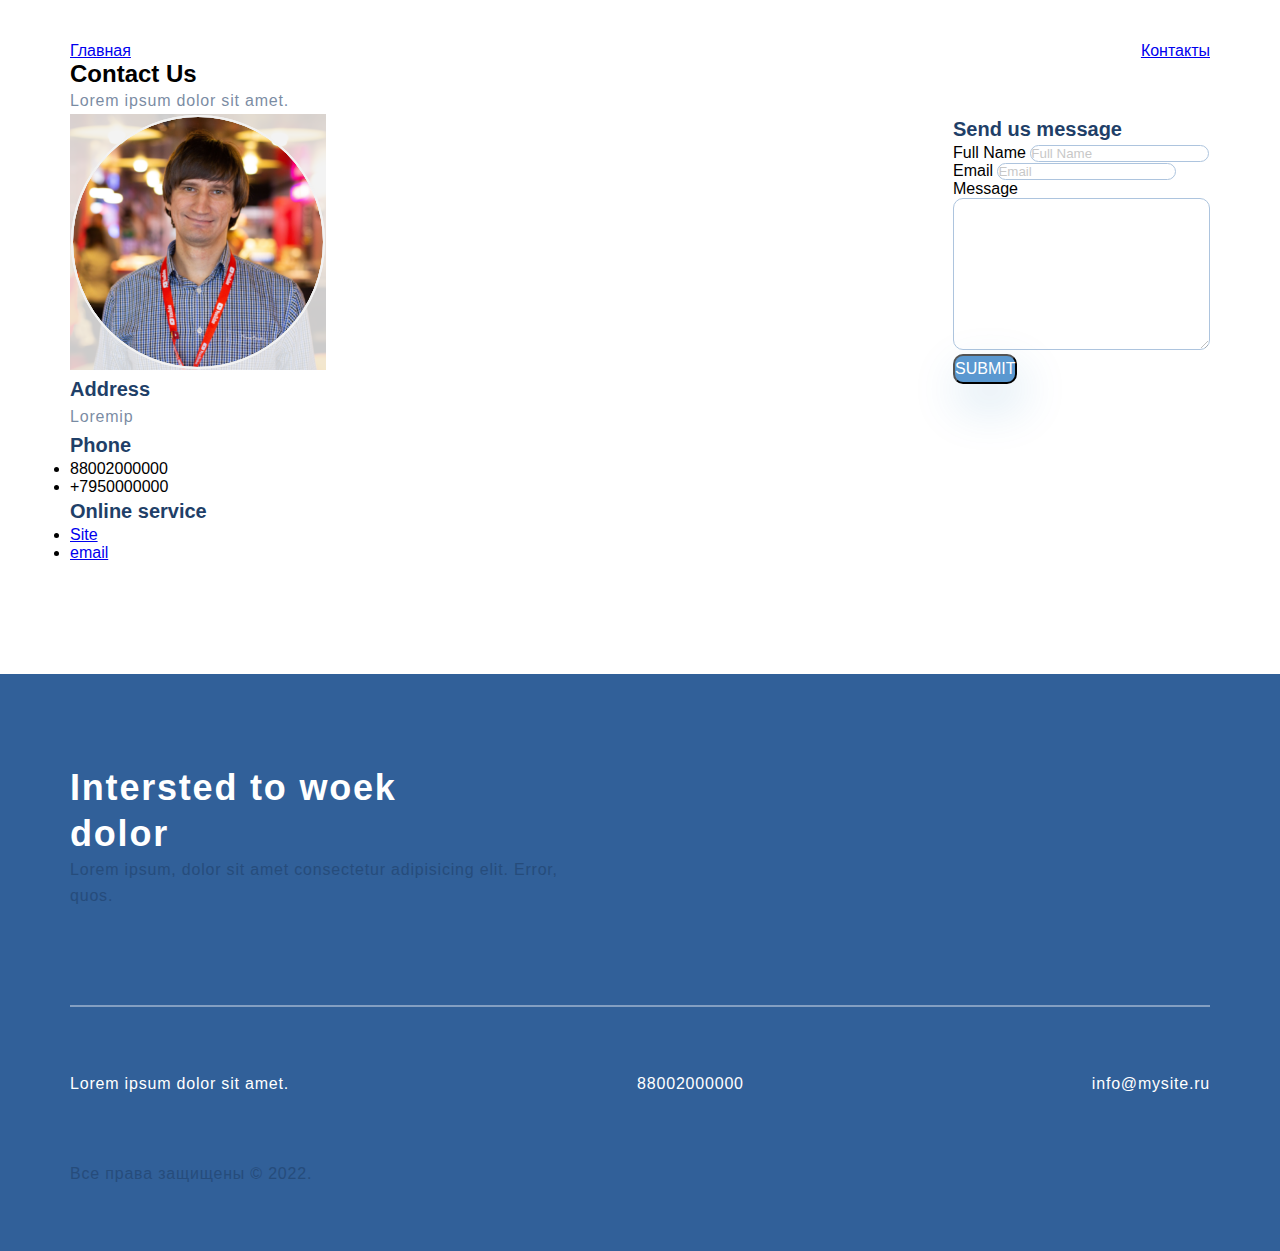
==== contacts.html @ 061a9b48 "First commit" ====
<!DOCTYPE html>
<html lang="en">
<head>
    <meta charset="UTF-8">
    <meta http-equiv="X-UA-Compatible" content="IE=edge">
    <meta name="viewport" content="width=device-width, initial-scale=1.0">
    <title>Контакты</title>
    <link rel="stylesheet" href="style.css">
</head>
<body>
    <div class="container">
        <ul class="header__menu">
            <li><a href="index.html">Главная</a></li>
            <li><a href="contacts.html">Контакты</a></li>
    </ul>
    <div class="header_info">
        <h2 id="h2">Contact Us</h2>
        <p class="text">Lorem ipsum dolor sit amet.</p>
    </div>
    <form class="content" action="#">
        <div class="contacts-info">
            <img src="img/artur.png" alt="Artur">
            <h4 class="h4">Address</h4>
            <p class="text">Loremip</p>
            <h4 class="h4">Phone</h4>
            <ul>
                <li>88002000000</li>
                <li>+7950000000</li>
            </ul>
            <h4 class="h4">Online service</h4>
            <ul>
                <li><a href="mysite.ru">Site</a></li>
                <li><a href="info@mysite.ru">email</a></li>
            </ul>
        </div>
        <div class="form">
            <h4 class="h4">Send us message</h4>

            Full Name <input class="inputtxtarea" type="text" placeholder="Full Name"><br>
            Email <input class="inputtxtarea" type="email" name="" id="" placeholder="Email"><br>
            Message<br> <textarea class="inputtxtarea" name="" id="" cols="30" rows="10"></textarea><br>
            <button class="button" type="submit">submit</button>
        </div>
    </form>
    <script type="text/javascript" charset="utf-8" async src="https://api-maps.yandex.ru/services/constructor/1.0/js/?um=constructor%3Aqv8L2IFVN_h6DDUJGdrXxkdIJr9L-I7-&amp;width=100%25&amp;height=524&amp;lang=ru_RU&amp;scroll=true"></script>
    </div>
    <div class="footer">
        <div class="container">
            <div class="footer__top">
                <div class="footer__top__content">
                    <h3 class="h3 footer__header">Intersted to woek dolor</h3>
                    <p class="text">Lorem ipsum, dolor sit amet consectetur adipisicing elit. Error, quos.</p>
                </div>
            </div>
            <hr>
            <div class="footer__bottom">
                <ul class="footer__info">
                    <li>Lorem ipsum dolor sit amet.</li>
                    <li>88002000000</li>
                    <li>info@mysite.ru</li>
                </ul>
                <div class="footer__copy">
                    <p class="text">Все права защищены &copy; 2022.</p>
                </div>
            </div>
        </div>
    </div>
</body>
</html>
---- style.css ----
* {
    margin: 0;
    padding: 0;
}
.container {
    max-width: 1140px;
    margin: 0 auto;

}
.header__box {
    display: flex;
    flex-direction: column;
    height: 100%;
}
.header {
    background: linear-gradient(0deg, #EBF3FB 8.84%, rgba(152, 195, 232, 0) 31.12%);
    box-sizing: border-box;

}
.header__menu {
    list-style-type: none;
    display: flex;
    justify-content: space-between;
    padding-top: 42px;
}
body {
    font-family: sans-serif;
}
.text {
    font-size: 16px;
    line-height: 26px;
    color: #1F3F68;
    letter-spacing: 0.05em;
    opacity: 0.6;
}
.header__text {
    font-weight: 400;
    width: 425px;
}
.header__link {
    font-size: 16px;
    line-height: 26px;
    text-align: center;
    letter-spacing: 0.04em;
    color: #FFFFFF;
    text-decoration: none;
    background: #5A98D0;
    box-shadow: 5px 10px 20px rgba(53, 110, 173, 0.2);
    border-radius: 10px;
    padding: 15px 50px;
    display: inline-block;
    margin-top: 86px;
}
.header-top {
    font-size: 64px;
    color: #1F3F68;
    width: 510px;
    font-weight: 300;
    line-height: 74px;
    letter-spacing: 0.04em;
    padding: 0 0 32px 0;
}
.header__info {
    flex-grow: 1;
    padding: 115px 0 190px 0;
    background-image: url(img/background-top.png);
    background-repeat: no-repeat;
    background-position: right center;
    background-size: 44%;
}
.what-we-do {
    padding-top: 64px;
}
.what-we-do__card {
    width: 359px;
    background: #FFFFFF;
    box-shadow: 5px 20px 50px rgba(16, 112, 177, 0.2);
    border-radius: 10px;
    box-sizing: border-box;
    padding: 44px 32px;
    display: flex;
    flex-direction: column;
}

.card-box__header {
    padding: 50px 0 14px 0;
}
.card-box {
    display: flex;
    justify-content: space-between;
    padding-top: 64px;
    padding-bottom: 64px;
}
.card-box__img {
    align-self: center;
}
.card-box__link {
    text-decoration: none;
    padding: 28px 0 0 0;
    display: inline-block;
    font-size: 14px;
    line-height: 30px;
    letter-spacing: 0.05em;
    color: #5A98D0;
}
.project__text {
    text-align: center;
    width: 75%;
    color: #222222;
    margin: 32px auto 64px;
}
.smart-home {
    padding-bottom: 32px;
    position: relative;
}
.smart-home__text {
    position: absolute;
    top: 64px;
    right: 64px;
    font-size: 32px;
    line-height: 46px;
    text-align: right;
    letter-spacing: 0.05em;
    color: #FFFFFF;
}
.smart-home__img {
    width: 100%;
}
.images {
    display: flex;
    justify-content: space-between;
}
.images__image {
    flex-grow: 1;
    position: relative;
}
.images__text{
    position: absolute;
    top: 32px;
    left: 32px;
    font-size: 28px;
    line-height: 46px;
    letter-spacing: 0.05em;
    color: #FFFFFF;
}
.images__first {
    margin-right: 32px;
}
.footer {
    background: #316099;
    margin-top: 112px;
    padding: 91px 0 64px 0;
}
.footer__top {
    display: flex;
    justify-content: space-between;
    align-items: center;
    padding-bottom: 96px;
}
.footer__top__content {
    width: 495px;
}
.footer__top__button_a {
    font-size: 16px;
    line-height: 26px;
    text-align: center;
    letter-spacing: 0.04em;
    color: #FFFFFF;
    background: #5A98D0;
    padding: 15px 80px;
    text-decoration: none;
}
.h2 {
    font-weight: 500;
    font-size: 44px;
    text-align: center;
}
.footer__top__content__text {
    color: #FFFFFF;
    padding-bottom: 32px;
}
.h3 {
    font-size: 36px;
    text-align: center;
}
.footer__header {
    width: 340px;
    line-height: 46px;
    letter-spacing: 0.05em;
    color: #FFFFFF;
    text-align: left;
}
.footer__info {
    display: flex;
    justify-content: space-between;
    font-size: 16px;
    line-height: 26px;
    letter-spacing: 0.05em;
    color: #FFFFFF;
    padding: 64px 0;
    list-style-type: none;
}

hr {
    opacity: 0.4;
    border: 1px solid #FFFFFF;
}
.footer__info__list {
    flex-grow: 1;
    flex-basis: 33.333%;
    margin-right: 32px;
    display: flex;
}
.footer__info__list:first-child::before {
    content: 'A.';
    display: block;
    margin-right: 16px;
}
.footer__info__list:nth-child(2)::before {
    content: 'T.';
    display: block;
    margin-right: 16px;
}
.footer__info__list:last-child::before {
    content: 'E.';
    display: block;
    margin-right: 16px;
}
.footer__copy {
    font-size: 16px;
}
.footer__copy__text {
    color: #FFFFFF;
}
.content {
    display: flex;
    justify-content: space-between;
}
.h4 {
    font-size: 20px;
    line-height: 30px;
    color: #1F3F68;
}
.inputtxtarea {
    border: 1px solid #356ead;
    box-sizing: border-box;
    border-radius: 10px;
    opacity: 0.4;
}
.button {
    background: #5A98D0;
    box-shadow: 5px 20px 50px rgba(16, 112, 177, 0.2);
    border-radius: 10px;
    font-weight: 500;
    font-size: 16px;
    line-height: 26px;
    text-align: center;
    color: #FFFFFF;
    text-transform: uppercase;
}
@media (max-width: 1196px) {
    .header {
        padding: 52px 32px 0 32px;
        box-sizing: border-box;
    }
    .header__menu {
        padding-top: 0;
    }
    .card-box {
        flex-direction: column;
        align-items: center;
    }
    .what-we-do__card {
        margin-bottom: 32px;
    }
}
@media (max-width: 667px) {
    .header__info{
        background-image: none;
        padding: 91px 0;
        display: flex;
        flex-direction: column;
        align-items: center;
    }
    .header-top {
        width: 100%;
        text-align: center;
        font-size: 32px;
        line-height: 38px;
    }
    .header__text {
        width: 100%;
        text-align: center;
    }
    .header__link {
        margin-top: 32px;
        font-size: 12px;
        line-height: 26px;
        padding: 1px 8px;
    }
    .what-we-do {
        display: flex;
        flex-direction: column;
        align-items: center;
        padding-top: 48px;
    }
    .what-we-do__header {
        font-size: 24px;
        line-height: 28px;
        padding: 0 17px;
    }
    .card-box {
        padding-top: 32px;
        padding-bottom: 32px;
    }
    .what-we-do__card {
        padding: 40px 30px 22px 30px;
    }
    .project {
        display: flex;
        flex-direction: column;
        align-items: center;
    }
    .project__header {
        font-size: 24px;
        line-height: 28px;
    }
    .project__text {
        margin: 32px 18px 82px 18px;
    }
    .smart-home {
        margin: 0 17px;
    }
    .smart-home__text {
        font-size: 16px;
        line-height: 19px;
    }
}
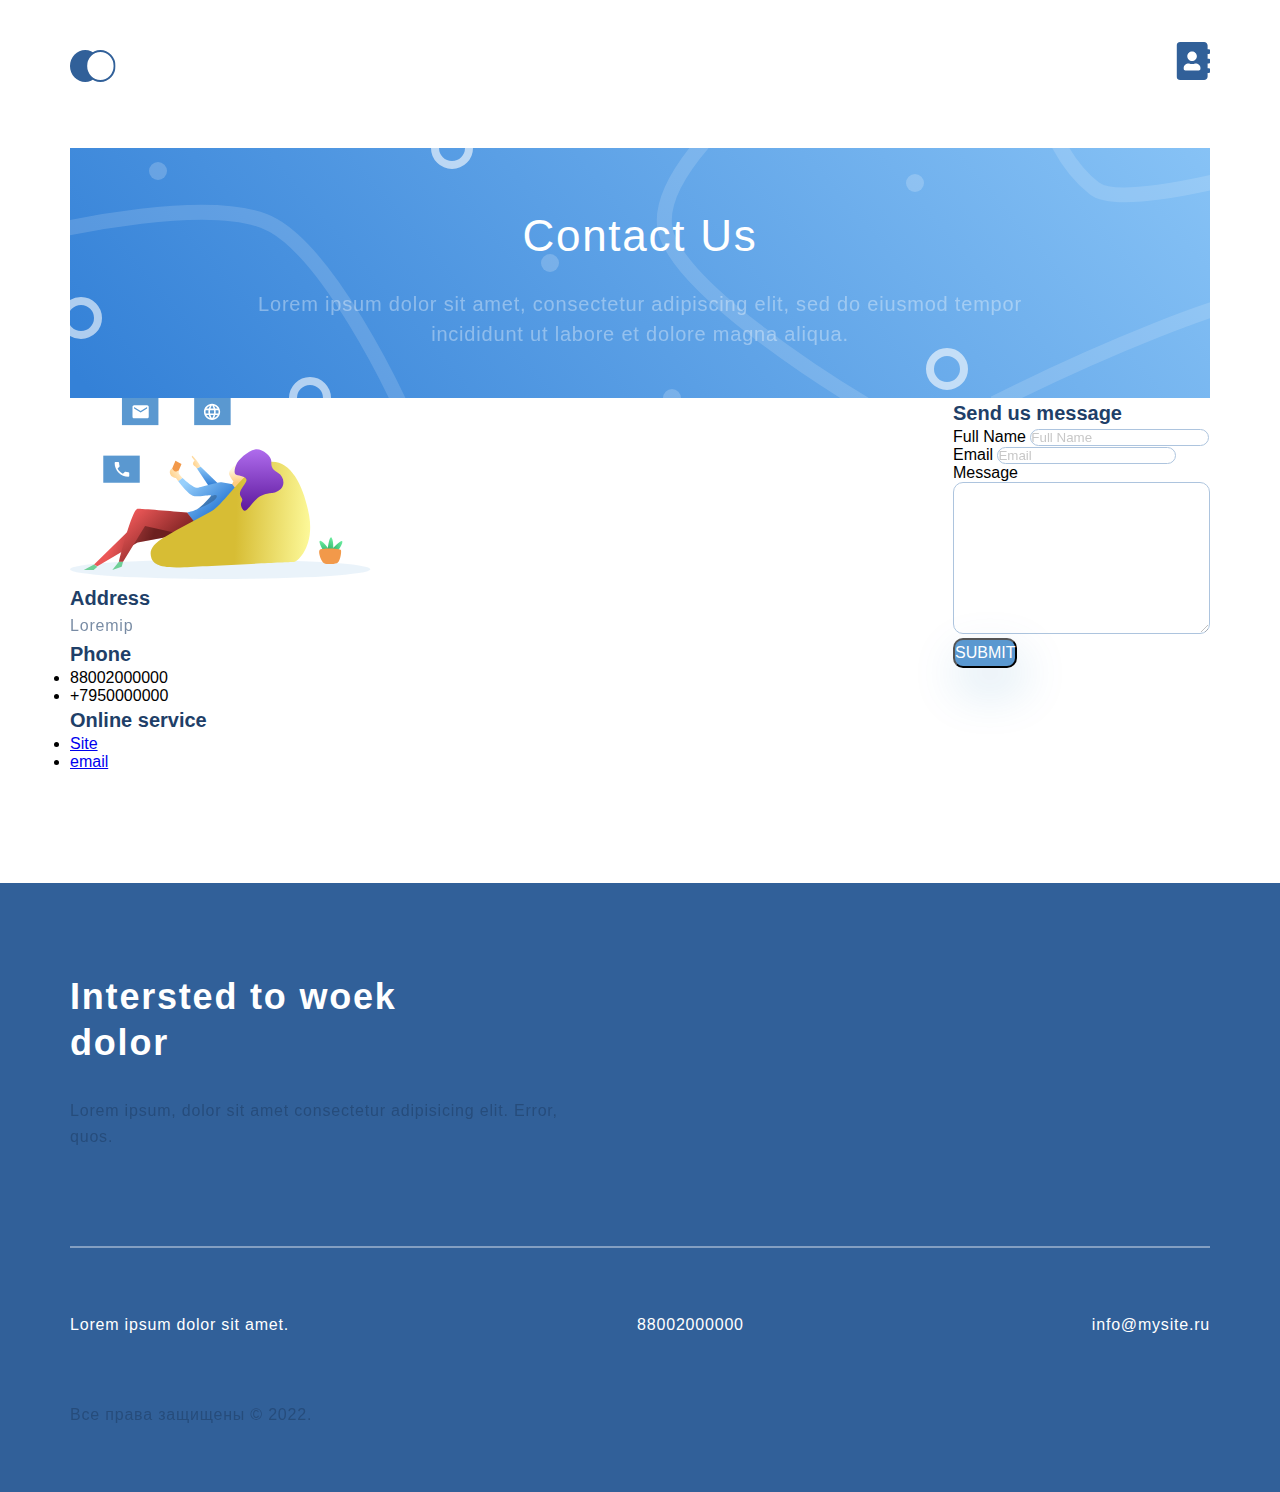
==== commit ee83ece6: "Add Contact Us css" ====
--- a/contacts.html
+++ b/contacts.html
@@ -8,18 +8,20 @@
     <link rel="stylesheet" href="style.css">
 </head>
 <body>
-    <div class="container">
+    <div class="header__box container">
         <ul class="header__menu">
-            <li><a href="index.html">Главная</a></li>
-            <li><a href="contacts.html">Контакты</a></li>
-    </ul>
+            <li><a href="index.html"><img src="img/logo.svg" alt=""></a></li>
+            <li><a href="contacts.html"><img src="img/contaсts.svg" alt=""></a></li>
+        </ul>
     <div class="header_info">
-        <h2 id="h2">Contact Us</h2>
-        <p class="text">Lorem ipsum dolor sit amet.</p>
+        <div class="header_info__box">
+            <h2 class="h2 header_info__h2">Contact Us</h2>
+            <p class="text header_info__text">Lorem ipsum dolor sit amet, consectetur adipiscing elit, sed do eiusmod tempor incididunt ut labore et dolore magna aliqua.</p>
+        </div>
     </div>
     <form class="content" action="#">
         <div class="contacts-info">
-            <img src="img/artur.png" alt="Artur">
+            <img src="img/contact.svg" alt="Contacts">
             <h4 class="h4">Address</h4>
             <p class="text">Loremip</p>
             <h4 class="h4">Phone</h4>
--- a/style.css
+++ b/style.css
@@ -72,7 +72,7 @@
     padding-top: 64px;
 }
 .what-we-do__card {
-    width: 359px;
+    max-width: 359px;
     background: #FFFFFF;
     box-shadow: 5px 20px 50px rgba(16, 112, 177, 0.2);
     border-radius: 10px;
@@ -177,7 +177,6 @@
 }
 .footer__top__content__text {
     color: #FFFFFF;
-    padding-bottom: 32px;
 }
 .h3 {
     font-size: 36px;
@@ -189,6 +188,7 @@
     letter-spacing: 0.05em;
     color: #FFFFFF;
     text-align: left;
+    padding-bottom: 32px;
 }
 .footer__info {
     display: flex;
@@ -258,6 +258,33 @@
     color: #FFFFFF;
     text-transform: uppercase;
 }
+.header_info {
+    background-image: url(img/contact-bg.svg);
+    background-repeat: no-repeat;
+    margin-top: 54px;
+}
+.header_info__box {
+    display: flex;
+    flex-direction: column;
+    width: 75%;
+    margin: 0 auto;
+}
+.header_info__h2 {
+    font-size: 44px;
+    line-height: 74px;
+    text-align: center;
+    letter-spacing: 0.04em;
+    color: #FFFFFF;
+    padding: 51px 0 16px 0;
+}
+.header_info__text {
+    font-size: 20px;
+    line-height: 30px;
+    text-align: center;
+    letter-spacing: 0.04em;
+    color: rgba(255, 255, 255, 0.6);
+    padding-bottom: 49px;
+}
 @media (max-width: 1196px) {
     .header {
         padding: 52px 32px 0 32px;
@@ -269,9 +296,38 @@
     .card-box {
         flex-direction: column;
         align-items: center;
+        padding-bottom: 84px;
     }
     .what-we-do__card {
-        margin-bottom: 32px;
+        margin: 0 215px 32px 215px;
+    }
+    .what-we-do__header {
+        padding: 0 32px;
+    }
+    .footer {
+        padding: 47px 0 64px 0;
+    }
+    .footer__top {
+        padding: 0 124px 64px 124px;
+    }
+    .footer__top__button_a {
+        padding: 3px 30px;
+    }
+    .footer__top__content {
+        max-width: 336px;
+    }
+    .footer__bottom {
+        padding: 0 124px 0 124px;
+    }
+    .footer__info {
+        flex-direction: column;
+        padding: 64px 0 39px 0;
+    }
+    .footer {
+        margin-top: 107px;
+    }
+    .footer__info__list {
+        padding-bottom: 25px;
     }
 }
 @media (max-width: 667px) {
@@ -315,24 +371,84 @@
     }
     .what-we-do__card {
         padding: 40px 30px 22px 30px;
+        margin: 0 19px 32px 19px;
     }
     .project {
         display: flex;
         flex-direction: column;
         align-items: center;
+        margin: 0 15px;
     }
     .project__header {
         font-size: 24px;
         line-height: 28px;
     }
     .project__text {
-        margin: 32px 18px 82px 18px;
+        margin: 32px 0 82px 0;
+        width: 100%;
     }
     .smart-home {
         margin: 0 17px;
+        padding-bottom: 16px;
     }
     .smart-home__text {
         font-size: 16px;
         line-height: 19px;
+        top: 16px;
+        right: 16px;
+    }
+    .images__text {
+        font-size: 16px;
+        line-height: 19px;
+        top: 26px;
+        left: 16px;
+    }
+    .images {
+        flex-direction: column;
+    }
+    .images__first {
+        margin-right: 0;
+    }
+    .images__image {
+        margin: 0 17px;
+        padding-bottom: 16px;
+    }
+    .footer__top {
+        flex-direction: column;
+        padding: 0 16px 41px 16px;
+    }
+    .footer {
+        padding: 18px 0 32px 0;
+        margin-top: 64px;
+    }
+    .footer__header {
+        font-size: 24px;
+        line-height: 28px;
+        text-align: center;
+        width: 75%;
+    }
+    .footer__info {
+        padding: 15px 0;
+    }
+    .footer__info__list {
+        margin-right: 0;
+        padding-bottom: 17px;
+    }
+    .footer__top__content {
+        width: 100%;
+        display: flex;
+        flex-direction: column;
+        align-items: center;
+    }
+    .footer__top__content__text {
+        text-align: center;
+        padding-bottom: 40px;
+    }
+    .footer__bottom {
+        padding-left: 16px;
+        padding: 0 16px 0 16px;
+    }
+    .footer__copy__text {
+        text-align: center;
     }
 }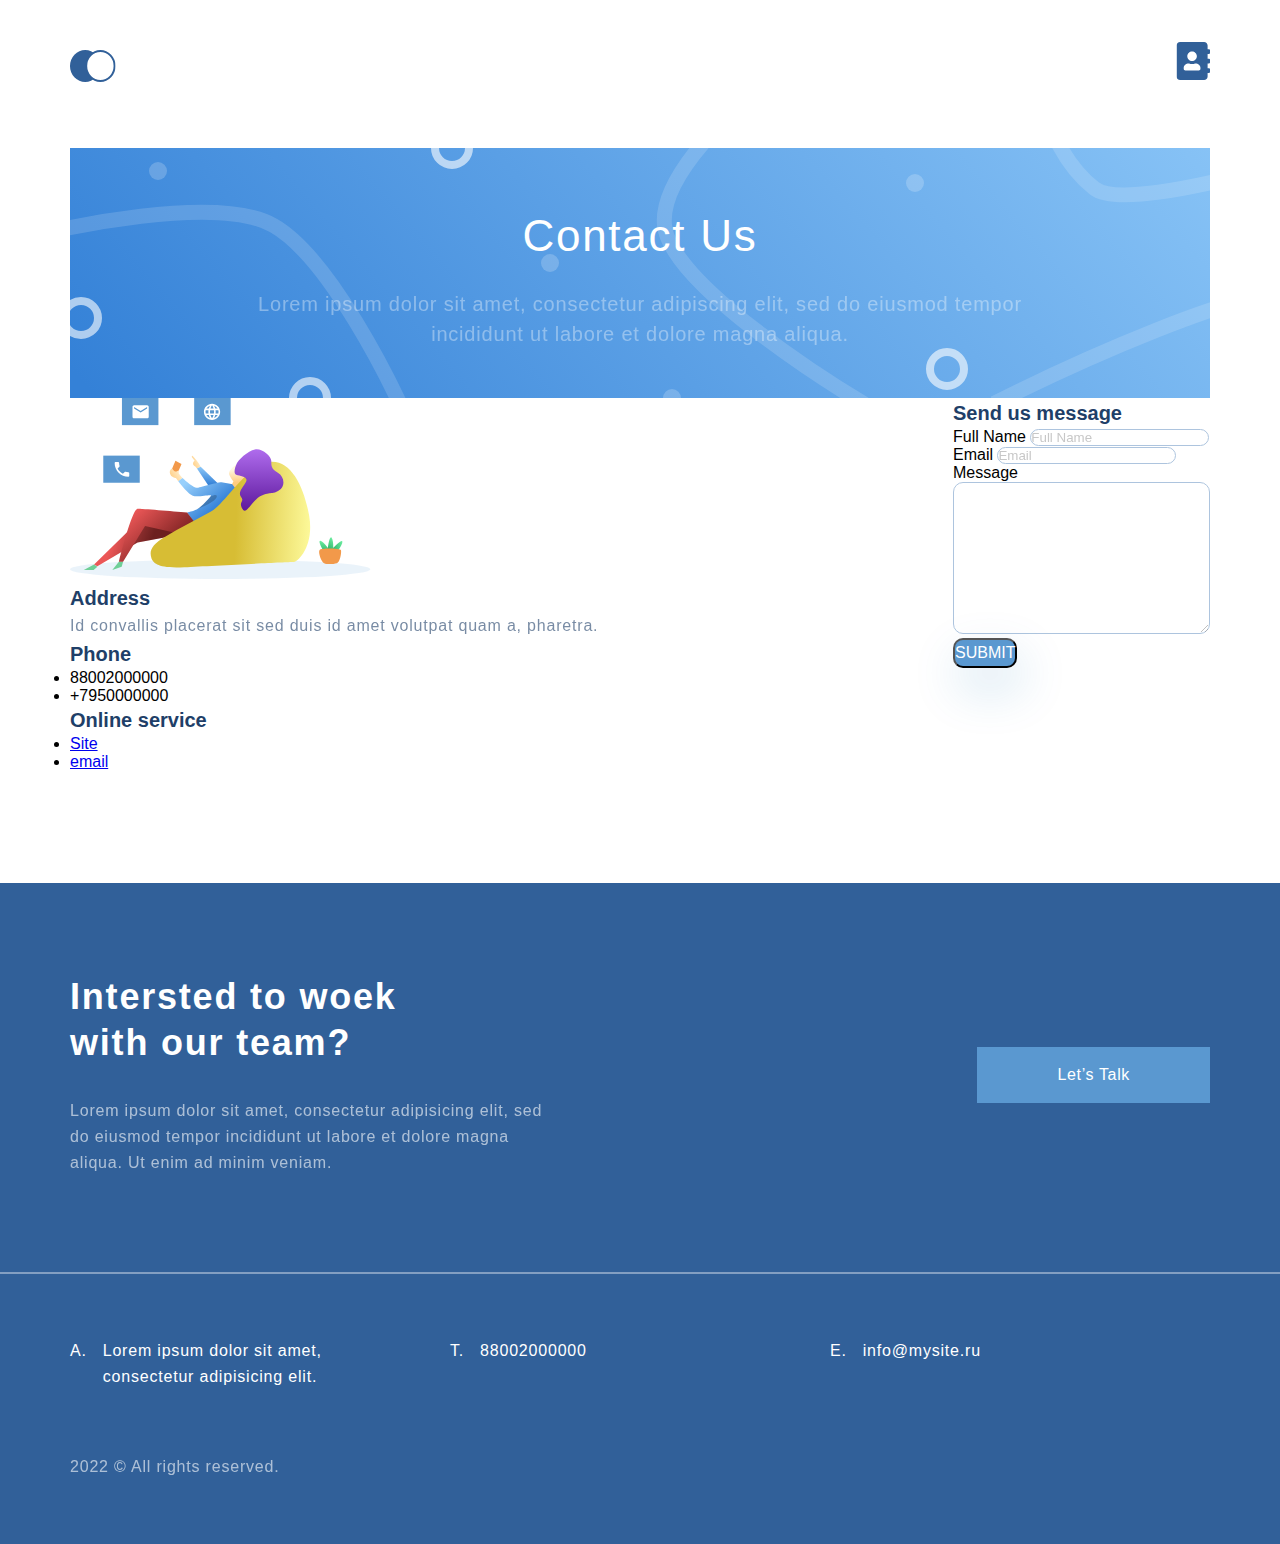
==== commit f61e8a42: "Add adress and phone css to contacts" ====
--- a/contacts.html
+++ b/contacts.html
@@ -22,12 +22,12 @@
     <form class="content" action="#">
         <div class="contacts-info">
             <img src="img/contact.svg" alt="Contacts">
-            <h4 class="h4">Address</h4>
-            <p class="text">Loremip</p>
-            <h4 class="h4">Phone</h4>
+            <h4 class="h4 header-address">Address</h4>
+            <p class="text">Id convallis placerat sit sed duis id amet volutpat quam a, pharetra.</p>
+            <h4 class="h4 header-phone">Phone</h4>
             <ul>
-                <li>88002000000</li>
-                <li>+7950000000</li>
+                <li class="header-phone__list">88002000000</li>
+                <li class="header-phone__list">+7950000000</li>
             </ul>
             <h4 class="h4">Online service</h4>
             <ul>
@@ -50,19 +50,22 @@
         <div class="container">
             <div class="footer__top">
                 <div class="footer__top__content">
-                    <h3 class="h3 footer__header">Intersted to woek dolor</h3>
-                    <p class="text">Lorem ipsum, dolor sit amet consectetur adipisicing elit. Error, quos.</p>
+                    <h3 class="h3 footer__header">Intersted to woek with our team?</h3>
+                    <p class="text footer__top__content__text">Lorem ipsum dolor sit amet, consectetur adipisicing elit, sed do eiusmod tempor incididunt ut labore et dolore magna aliqua. Ut enim ad minim veniam.</p>
                 </div>
+                    <a href="#" class="footer__top__button_a">Let’s Talk</a>
             </div>
+        </div>
             <hr>
+        <div class="container">
             <div class="footer__bottom">
                 <ul class="footer__info">
-                    <li>Lorem ipsum dolor sit amet.</li>
-                    <li>88002000000</li>
-                    <li>info@mysite.ru</li>
+                    <li class="footer__info__list">Lorem ipsum dolor sit amet, consectetur adipisicing elit.</li>
+                    <li class="footer__info__list">88002000000</li>
+                    <li class="footer__info__list">info@mysite.ru</li>
                 </ul>
                 <div class="footer__copy">
-                    <p class="text">Все права защищены &copy; 2022.</p>
+                    <p class="text footer__copy__text">2022 &copy; All rights reserved.</p>
                 </div>
             </div>
         </div>
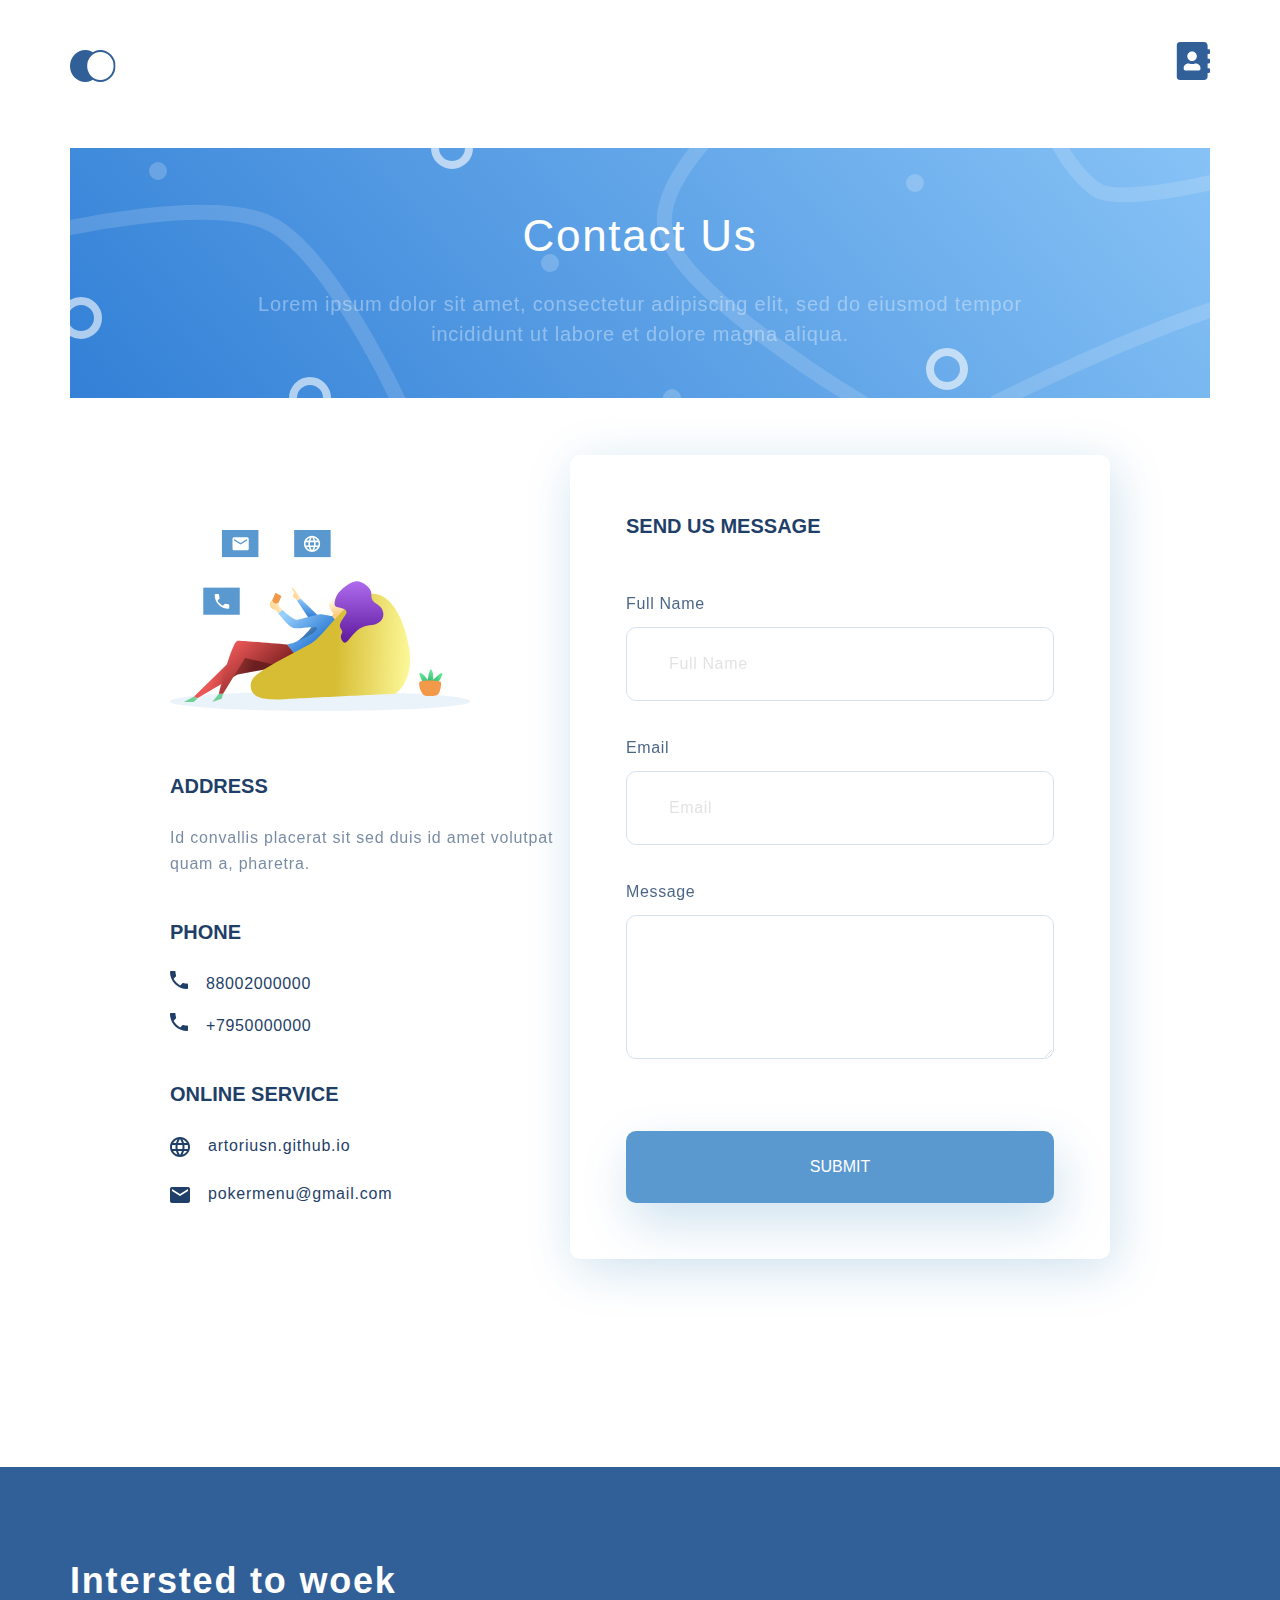
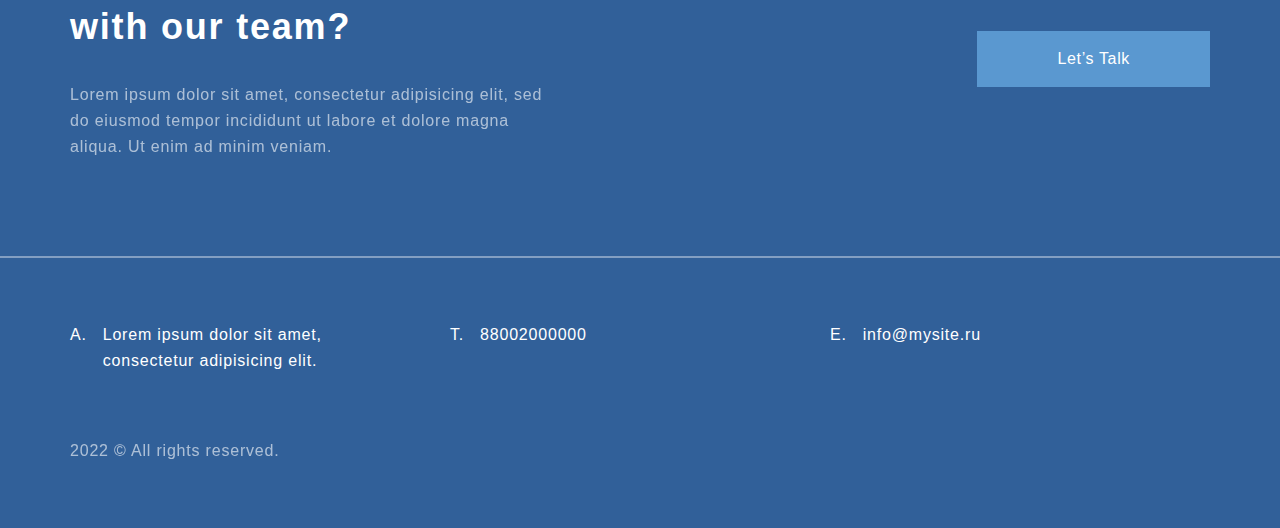
==== commit 9e902534: "add form css to contacts page" ====
--- a/contacts.html
+++ b/contacts.html
@@ -26,23 +26,26 @@
             <p class="text">Id convallis placerat sit sed duis id amet volutpat quam a, pharetra.</p>
             <h4 class="h4 header-phone">Phone</h4>
             <ul>
-                <li class="header-phone__list">88002000000</li>
-                <li class="header-phone__list">+7950000000</li>
+                <li class="header__list header-phone__list">88002000000</li>
+                <li class="header__list header-phone__list">+7950000000</li>
             </ul>
-            <h4 class="h4">Online service</h4>
+            <h4 class="h4 header-online">Online service</h4>
             <ul>
-                <li><a href="mysite.ru">Site</a></li>
-                <li><a href="info@mysite.ru">email</a></li>
+                <li class="header__list header-online__site"><a class="header__list__href" href="https://artoriusn.github.io/">artoriusn.github.io</a></li>
+                <li class="header__list header-online__email"><a class="header__list__href" href="pokermenu@gmail.com">pokermenu@gmail.com</a></li>
             </ul>
         </div>
         <div class="form">
-            <h4 class="h4">Send us message</h4>
-
-            Full Name <input class="inputtxtarea" type="text" placeholder="Full Name"><br>
-            Email <input class="inputtxtarea" type="email" name="" id="" placeholder="Email"><br>
-            Message<br> <textarea class="inputtxtarea" name="" id="" cols="30" rows="10"></textarea><br>
-            <button class="button" type="submit">submit</button>
+            <div class="form__box">
+                <h4 class="h4 header-send">Send us message</h4>
+                <p class="form__text">Full Name</p> <input class="inputtxtarea" type="text" placeholder="Full Name">
+                <p class="form__text">Email</p> <input class="inputtxtarea" type="email" name="" id="" placeholder="Email">
+                <p class="form__text">Message</p> <textarea class="inputtxtarea" name="" id="" cols="30" rows="4"></textarea>
+                <button class="button" type="submit">submit</button>
+            </div>
+            
         </div>
+        
     </form>
     <script type="text/javascript" charset="utf-8" async src="https://api-maps.yandex.ru/services/constructor/1.0/js/?um=constructor%3Aqv8L2IFVN_h6DDUJGdrXxkdIJr9L-I7-&amp;width=100%25&amp;height=524&amp;lang=ru_RU&amp;scroll=true"></script>
     </div>
--- a/style.css
+++ b/style.css
@@ -232,14 +232,11 @@
 .footer__copy__text {
     color: #FFFFFF;
 }
-.content {
-    display: flex;
-    justify-content: space-between;
-}
 .h4 {
     font-size: 20px;
     line-height: 30px;
     color: #1F3F68;
+    text-transform: uppercase;
 }
 .inputtxtarea {
     border: 1px solid #356ead;
@@ -261,7 +258,8 @@
 .header_info {
     background-image: url(img/contact-bg.svg);
     background-repeat: no-repeat;
-    margin-top: 54px;
+    margin: 54px 0 57px 0;
+    min-height: 250px;
 }
 .header_info__box {
     display: flex;
@@ -270,9 +268,7 @@
     margin: 0 auto;
 }
 .header_info__h2 {
-    font-size: 44px;
     line-height: 74px;
-    text-align: center;
     letter-spacing: 0.04em;
     color: #FFFFFF;
     padding: 51px 0 16px 0;
@@ -284,6 +280,94 @@
     letter-spacing: 0.04em;
     color: rgba(255, 255, 255, 0.6);
     padding-bottom: 49px;
+}
+.content {
+    display: flex;
+    justify-content: space-between;
+    padding: 0 100px;
+    margin-bottom: 96px;
+}
+.header-address {
+    padding: 56px 0 24px 0;
+}
+.header-phone {
+    padding: 40px 0 24px 0;
+}
+.header__list {
+    display: flex;
+    padding-bottom: 16px;
+    font-size: 16px;
+    line-height: 26px;
+    letter-spacing: 0.04em;
+    color: #1F3F68;
+}
+.header-phone__list::before {
+    content: url(img/phone.svg);
+    display: block;
+    margin-right: 18px;
+}
+.header-online {
+    padding: 24px 0 24px 0;
+}
+.header-online__site::before {
+    content: url(img/www.svg);
+    display: block;
+    margin: 4px 18px 0 0;
+}
+.header-online__email::before {
+    content: url(img/email.svg);
+    display: block;
+    margin: 4px 18px 0 0;
+}
+.header__list__href {
+    text-decoration: none;
+    font-size: 16px;
+    line-height: 26px;
+    letter-spacing: 0.05em;
+    color: #1F3F68;
+}
+.contacts-info {
+    padding-top: 75px;
+}
+.form {
+    background: #FFFFFF;
+    box-shadow: 5px 10px 50px rgb(16 112 177 / 20%);
+    border-radius: 10px;
+    min-width: 540px;
+}
+.header-send {
+    padding-bottom: 48px;
+}
+.form__box {
+    display: flex;
+    flex-direction: column;
+    padding: 56px 56px 56px 56px;
+}
+.form__text {
+    padding-bottom: 8px;
+    font-size: 16px;
+    line-height: 30px;
+    letter-spacing: 0.04em;
+    color: #1F3F68;
+    opacity: 0.8;
+}
+.inputtxtarea {
+    font-size: 16px;
+    line-height: 30px;
+    letter-spacing: 0.04em;
+    color: #1F3F68;
+    opacity: 0.2;
+    padding: 21px 42px;
+    margin-bottom: 32px;
+    max-height: 144px;
+}
+.button {
+    background: #5A98D0;
+    box-shadow: 5px 20px 50px rgba(16, 112, 177, 0.2);
+    border-radius: 10px;
+    padding: 23px;
+    border: 0;
+    margin-top: 40px;
 }
 @media (max-width: 1196px) {
     .header {
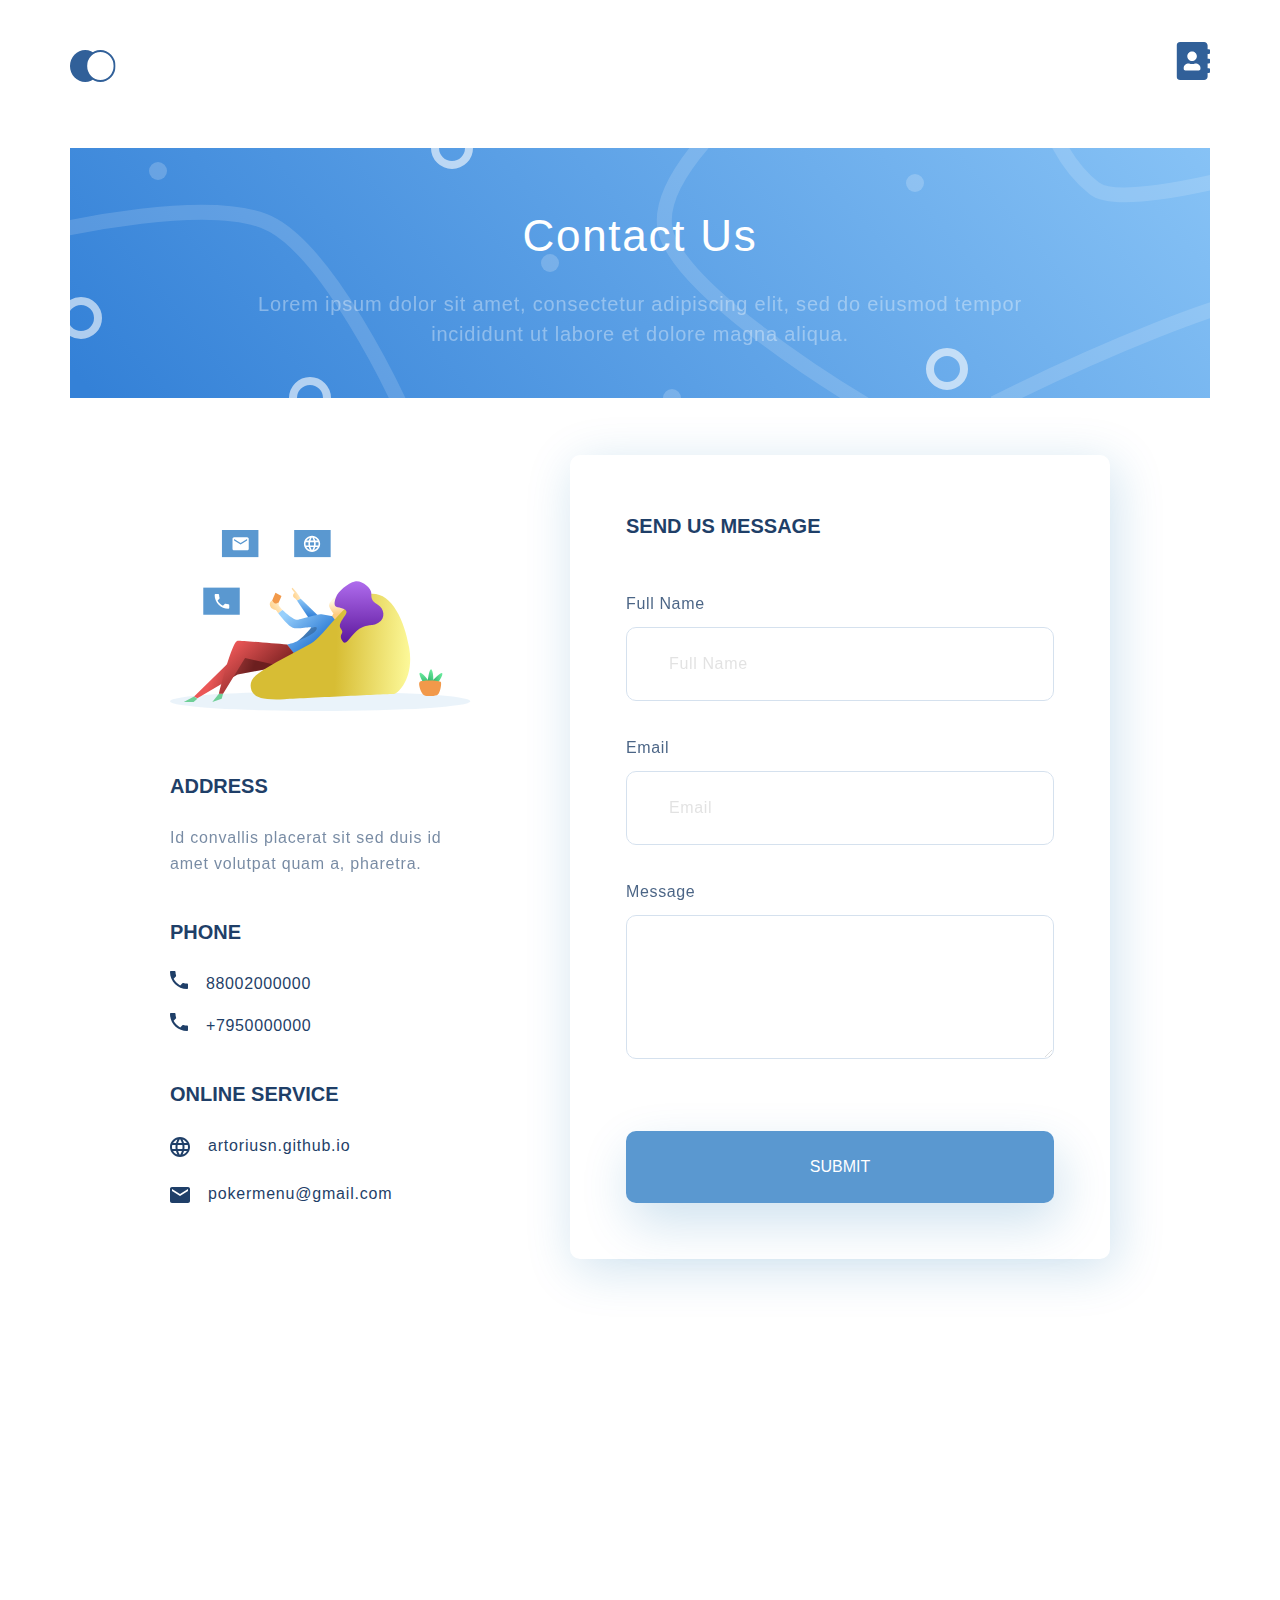
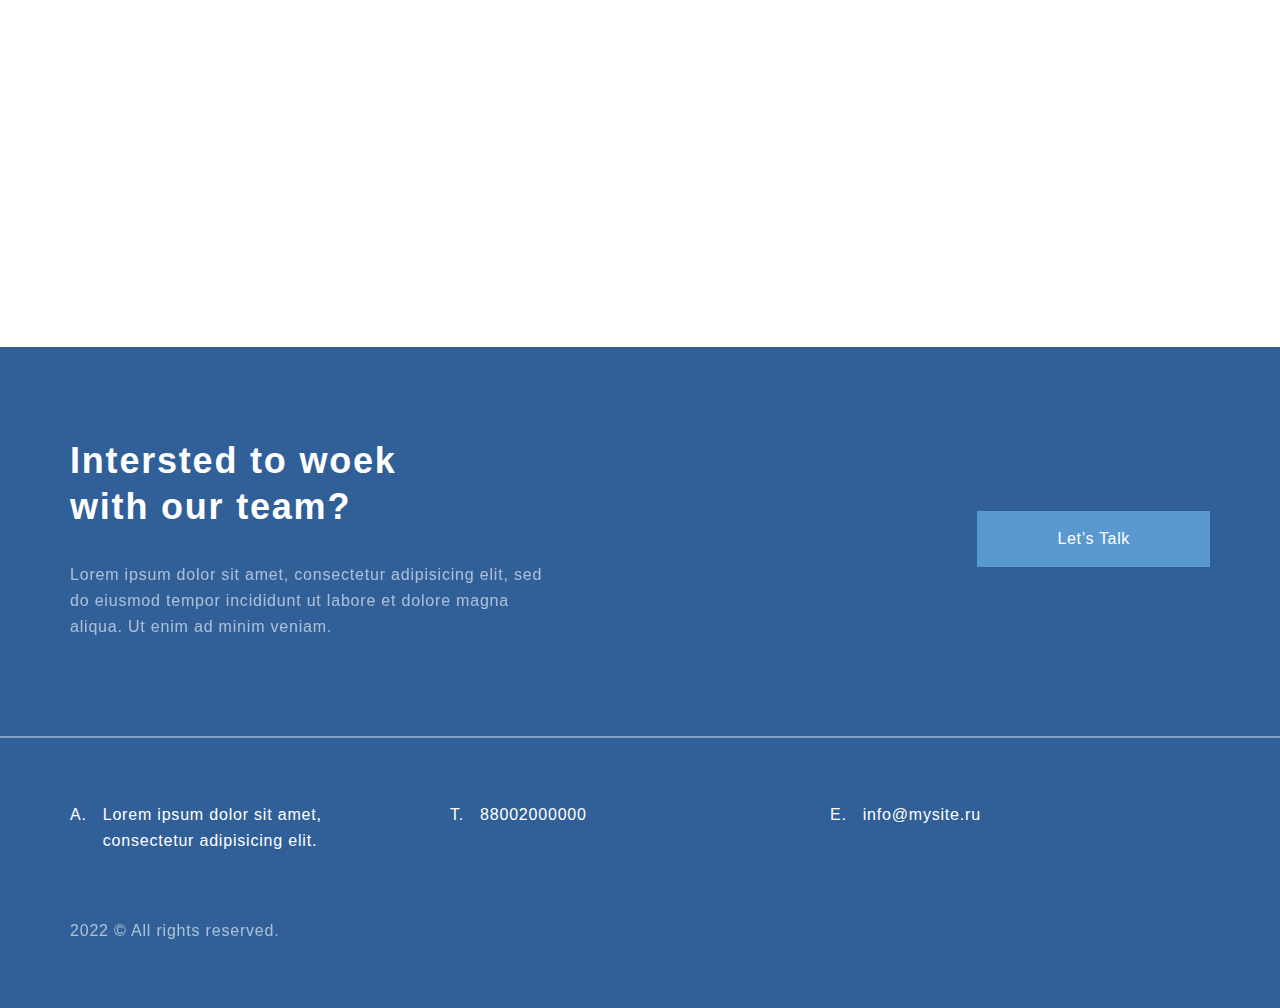
==== commit 6987f55c: "add new map to contacts page" ====
--- a/contacts.html
+++ b/contacts.html
@@ -23,7 +23,7 @@
         <div class="contacts-info">
             <img src="img/contact.svg" alt="Contacts">
             <h4 class="h4 header-address">Address</h4>
-            <p class="text">Id convallis placerat sit sed duis id amet volutpat quam a, pharetra.</p>
+            <p class="text header-address__text">Id convallis placerat sit sed duis id amet volutpat quam a, pharetra.</p>
             <h4 class="h4 header-phone">Phone</h4>
             <ul>
                 <li class="header__list header-phone__list">88002000000</li>
@@ -47,7 +47,7 @@
         </div>
         
     </form>
-    <script type="text/javascript" charset="utf-8" async src="https://api-maps.yandex.ru/services/constructor/1.0/js/?um=constructor%3Aqv8L2IFVN_h6DDUJGdrXxkdIJr9L-I7-&amp;width=100%25&amp;height=524&amp;lang=ru_RU&amp;scroll=true"></script>
+    <iframe src="https://www.google.com/maps/embed?pb=!1m18!1m12!1m3!1d20395.106793770472!2d-75.6964216019633!3d45.42398029354342!2m3!1f0!2f0!3f0!3m2!1i1024!2i768!4f13.1!3m3!1m2!1s0x4cce050a6db98d73%3A0x188a59c3622fdbae!2z0KPQvdC40LLQtdGA0YHQuNGC0LXRgiDQntGC0YLQsNCy0Ys!5e0!3m2!1sru!2sru!4v1651333043733!5m2!1sru!2sru" width="940" height="480" style="border:0;margin: auto;" allowfullscreen="" loading="lazy" referrerpolicy="no-referrer-when-downgrade"></iframe>
     </div>
     <div class="footer">
         <div class="container">
--- a/style.css
+++ b/style.css
@@ -290,6 +290,9 @@
 .header-address {
     padding: 56px 0 24px 0;
 }
+.header-address__text {
+    max-width: 299px;
+}
 .header-phone {
     padding: 40px 0 24px 0;
 }
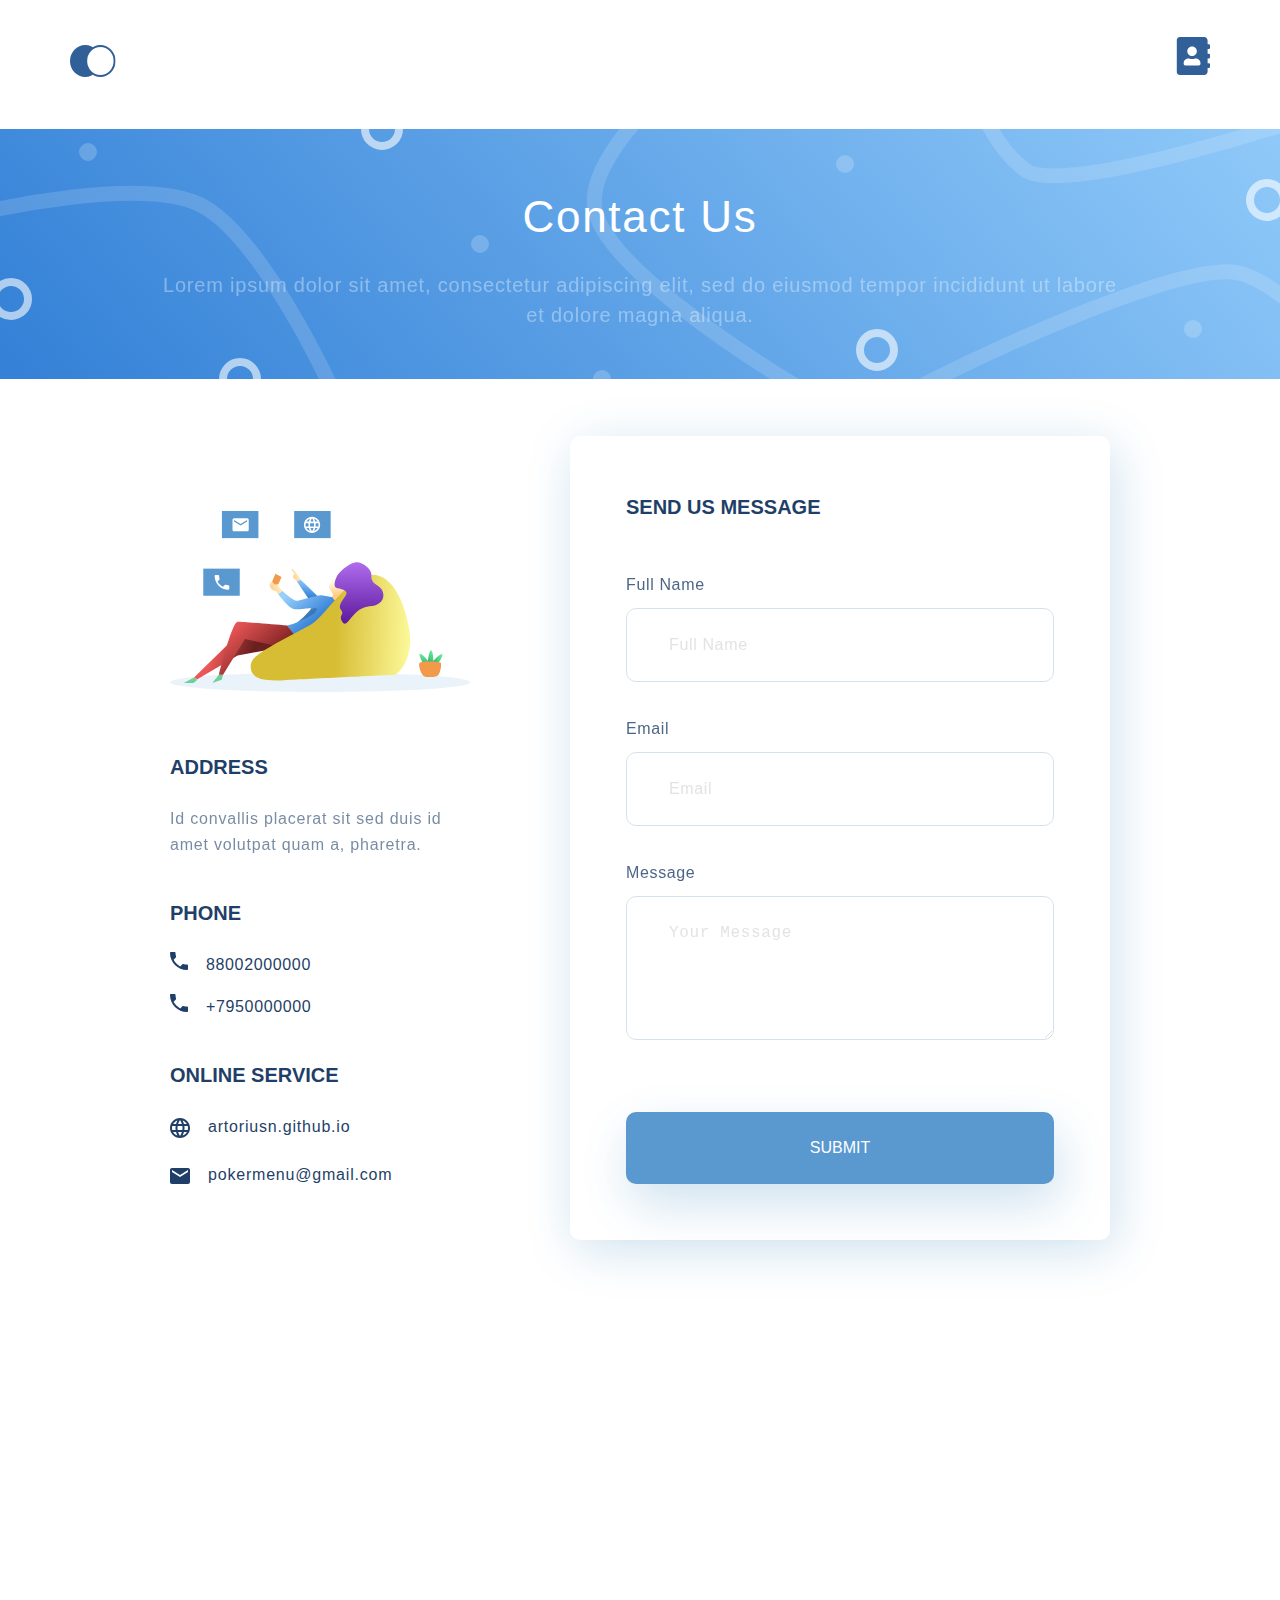
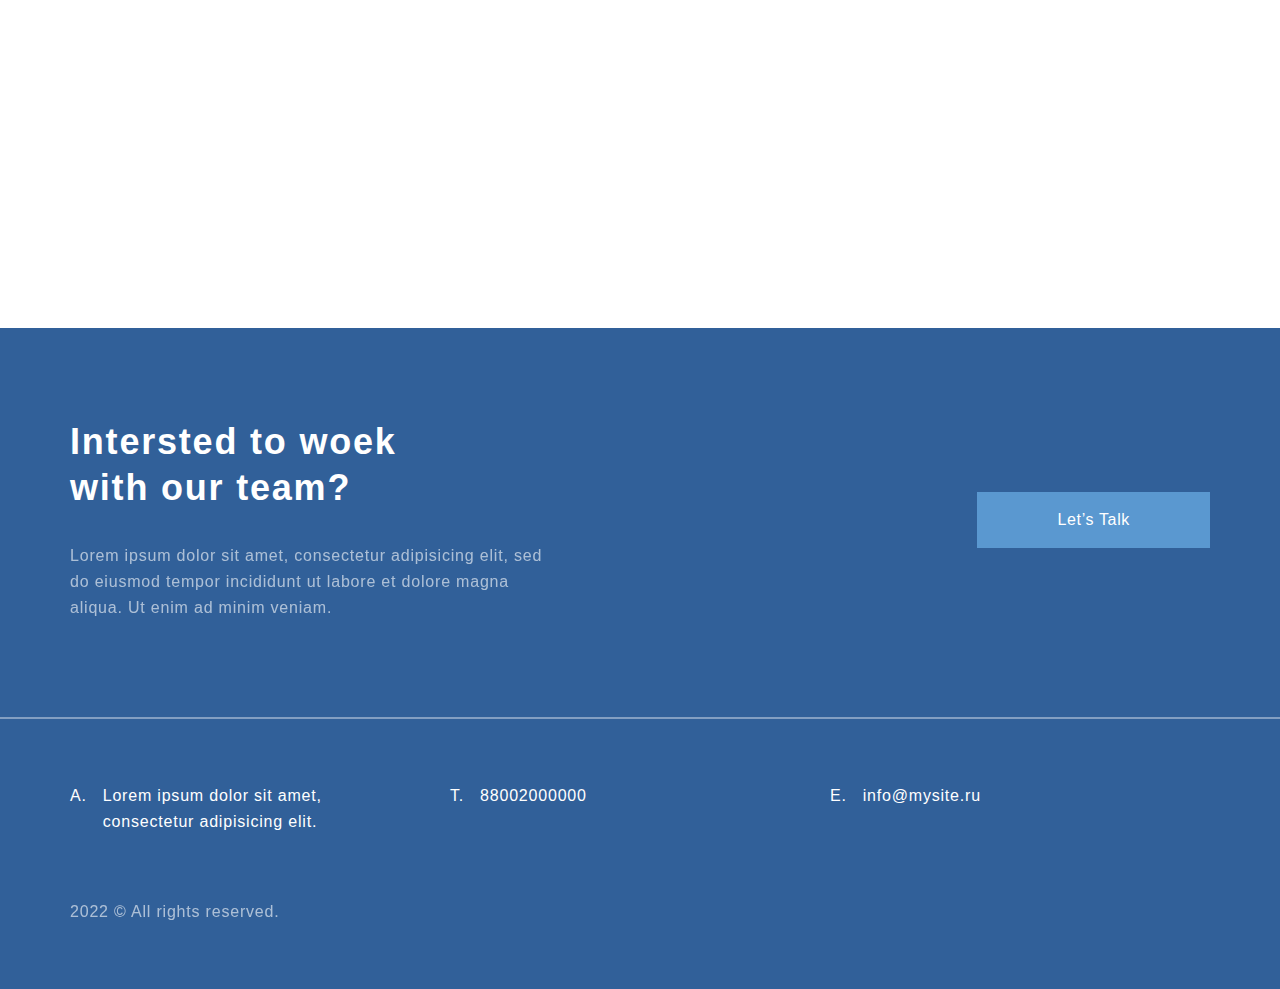
==== commit d22cbcd3: "add some responsive to contacts" ====
--- a/contacts.html
+++ b/contacts.html
@@ -13,15 +13,17 @@
             <li><a href="index.html"><img src="img/logo.svg" alt=""></a></li>
             <li><a href="contacts.html"><img src="img/contaсts.svg" alt=""></a></li>
         </ul>
+    </div>
     <div class="header_info">
         <div class="header_info__box">
             <h2 class="h2 header_info__h2">Contact Us</h2>
             <p class="text header_info__text">Lorem ipsum dolor sit amet, consectetur adipiscing elit, sed do eiusmod tempor incididunt ut labore et dolore magna aliqua.</p>
         </div>
     </div>
+    <div class="form_map container">
     <form class="content" action="#">
         <div class="contacts-info">
-            <img src="img/contact.svg" alt="Contacts">
+            <img class="contacts-info__img" src="img/contact.svg" alt="Contacts">
             <h4 class="h4 header-address">Address</h4>
             <p class="text header-address__text">Id convallis placerat sit sed duis id amet volutpat quam a, pharetra.</p>
             <h4 class="h4 header-phone">Phone</h4>
@@ -40,14 +42,13 @@
                 <h4 class="h4 header-send">Send us message</h4>
                 <p class="form__text">Full Name</p> <input class="inputtxtarea" type="text" placeholder="Full Name">
                 <p class="form__text">Email</p> <input class="inputtxtarea" type="email" name="" id="" placeholder="Email">
-                <p class="form__text">Message</p> <textarea class="inputtxtarea" name="" id="" cols="30" rows="4"></textarea>
+                <p class="form__text">Message</p> <textarea class="inputtxtarea" name="" id="" cols="30" rows="4" placeholder="Your Message"></textarea>
                 <button class="button" type="submit">submit</button>
             </div>
-            
         </div>
         
     </form>
-    <iframe src="https://www.google.com/maps/embed?pb=!1m18!1m12!1m3!1d20395.106793770472!2d-75.6964216019633!3d45.42398029354342!2m3!1f0!2f0!3f0!3m2!1i1024!2i768!4f13.1!3m3!1m2!1s0x4cce050a6db98d73%3A0x188a59c3622fdbae!2z0KPQvdC40LLQtdGA0YHQuNGC0LXRgiDQntGC0YLQsNCy0Ys!5e0!3m2!1sru!2sru!4v1651333043733!5m2!1sru!2sru" width="940" height="480" style="border:0;margin: auto;" allowfullscreen="" loading="lazy" referrerpolicy="no-referrer-when-downgrade"></iframe>
+    <iframe src="https://www.google.com/maps/embed?pb=!1m18!1m12!1m3!1d20395.106793770472!2d-75.6964216019633!3d45.42398029354342!2m3!1f0!2f0!3f0!3m2!1i1024!2i768!4f13.1!3m3!1m2!1s0x4cce050a6db98d73%3A0x188a59c3622fdbae!2z0KPQvdC40LLQtdGA0YHQuNGC0LXRgiDQntGC0YLQsNCy0Ys!5e0!3m2!1sru!2sru!4v1651333043733!5m2!1sru!2sru" width="940" height="480" style="border:0;margin: auto;width: 100%;" allowfullscreen="" loading="lazy" referrerpolicy="no-referrer-when-downgrade"></iframe>
     </div>
     <div class="footer">
         <div class="container">
--- a/style.css
+++ b/style.css
@@ -21,7 +21,7 @@
     list-style-type: none;
     display: flex;
     justify-content: space-between;
-    padding-top: 42px;
+    padding-top: 37px;
 }
 body {
     font-family: sans-serif;
@@ -258,8 +258,9 @@
 .header_info {
     background-image: url(img/contact-bg.svg);
     background-repeat: no-repeat;
-    margin: 54px 0 57px 0;
+    margin: 40px 0 57px 0;
     min-height: 250px;
+    background-size: cover;
 }
 .header_info__box {
     display: flex;
@@ -286,6 +287,10 @@
     justify-content: space-between;
     padding: 0 100px;
     margin-bottom: 96px;
+}
+.form_map {
+    display: flex;
+    flex-direction: column;
 }
 .header-address {
     padding: 56px 0 24px 0;
@@ -416,6 +421,26 @@
     .footer__info__list {
         padding-bottom: 25px;
     }
+    .header__box {
+        margin: 18px 31px 0 31px;
+    }
+    .header_info {
+        margin: 40px 0 64px 0;
+    }
+    .contacts-info {
+        padding: 0;
+    }
+    .content {
+        flex-direction: column;
+        align-items: center;
+        padding: 0;
+    }
+    .form__box {
+        padding: 54px;
+    }
+    .button {
+        margin-top: 38px;
+    }
 }
 @media (max-width: 667px) {
     .header__info{
@@ -538,4 +563,48 @@
     .footer__copy__text {
         text-align: center;
     }
+    .header_info__h2 {
+        font-size: 24px;
+        line-height: 28px;
+    }
+    .content {
+
+    }
+    .contacts-info {
+        padding: 0 37px;
+    }
+    .form {
+        min-width: 0;
+        margin: 32px 16px 0 16px;
+    }
+    .header_info {
+        margin: 30px 0 46px 0;
+    }
+    .header__box {
+        margin: 18px 12px 0 12px;
+    }
+    .form__box {
+        padding: 36px;
+    }
+    .inputtxtarea {
+        padding: 13px 22px;
+        font-size: 14px;
+        opacity: 0.2;
+        width: 100%;
+        margin-bottom: 20px;
+    }
+    .header-send {
+        font-size: 16px;
+        padding-bottom: 31px;
+    }
+    .form__text {
+        font-size: 14px;
+    }
+    .contacts-info__img {
+        width: 100%;
+    }
+    .button {
+        margin-top: 38px;
+    }
+
 }